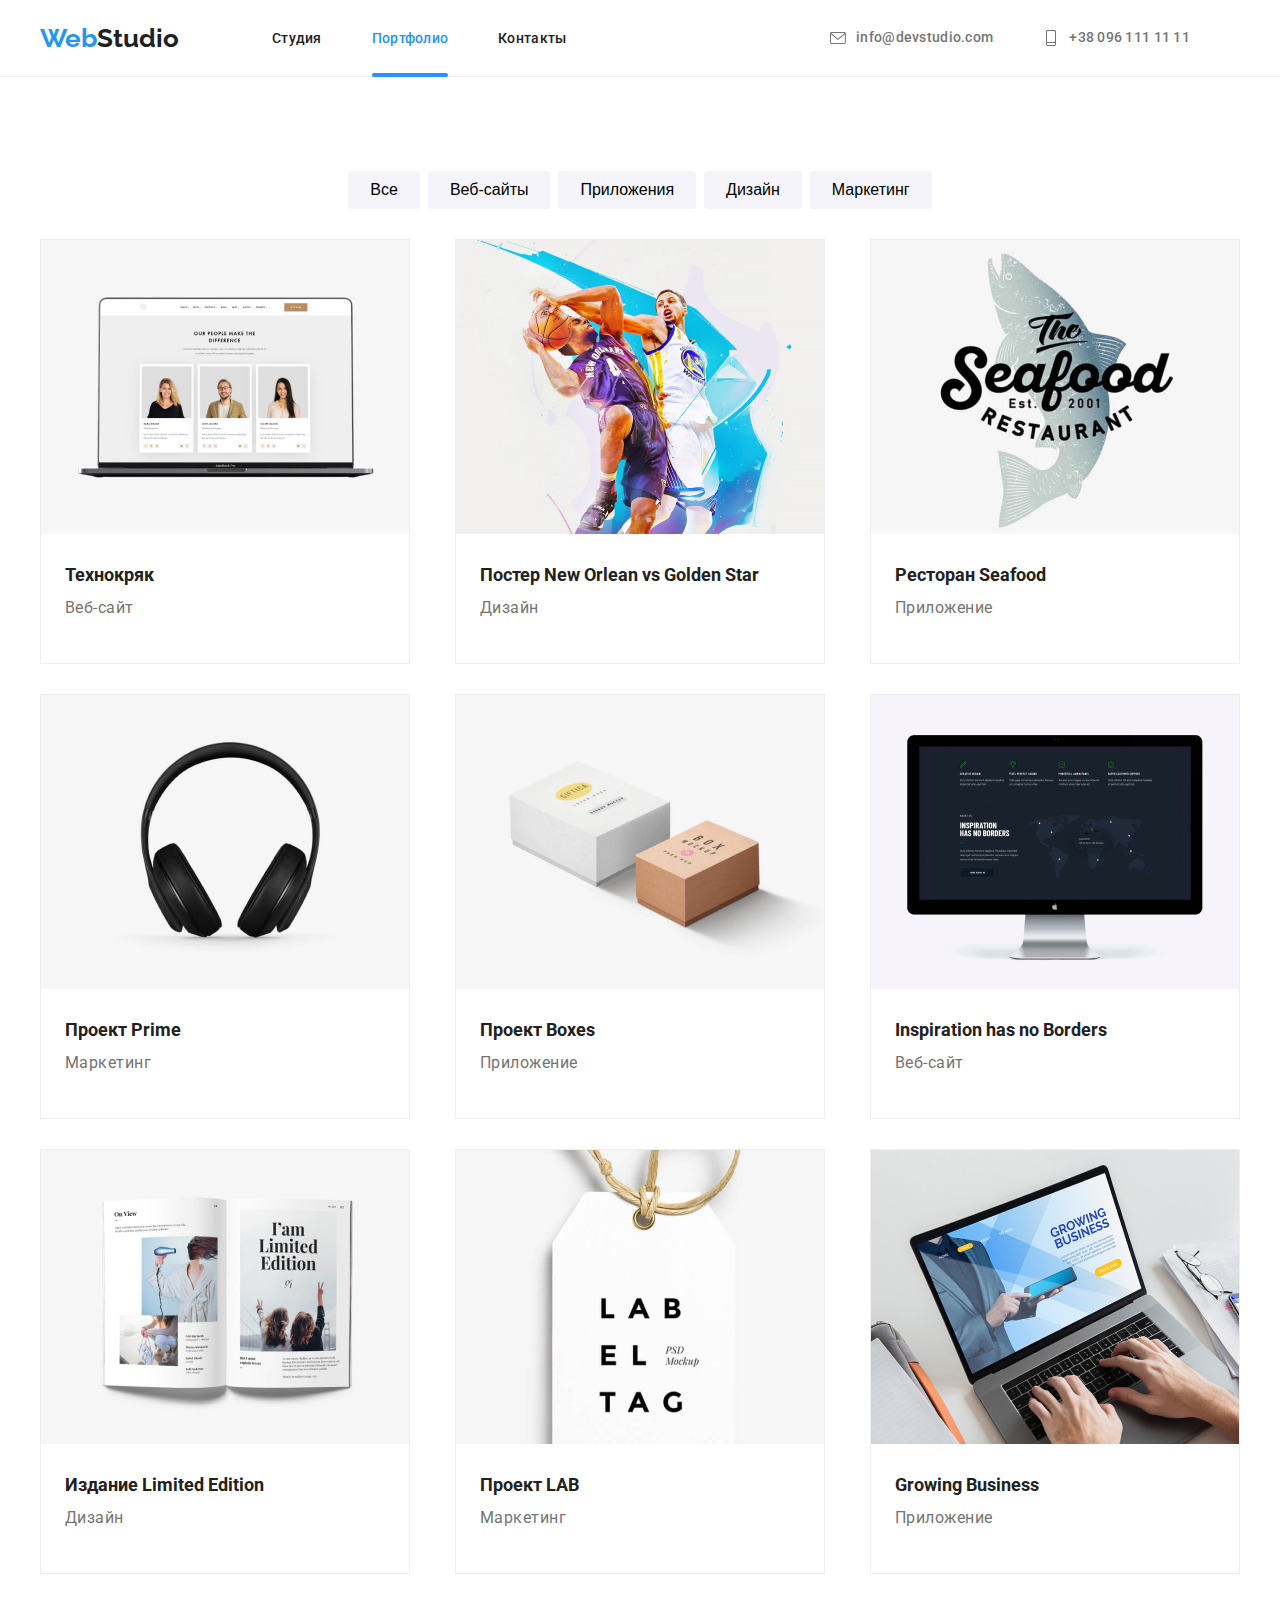
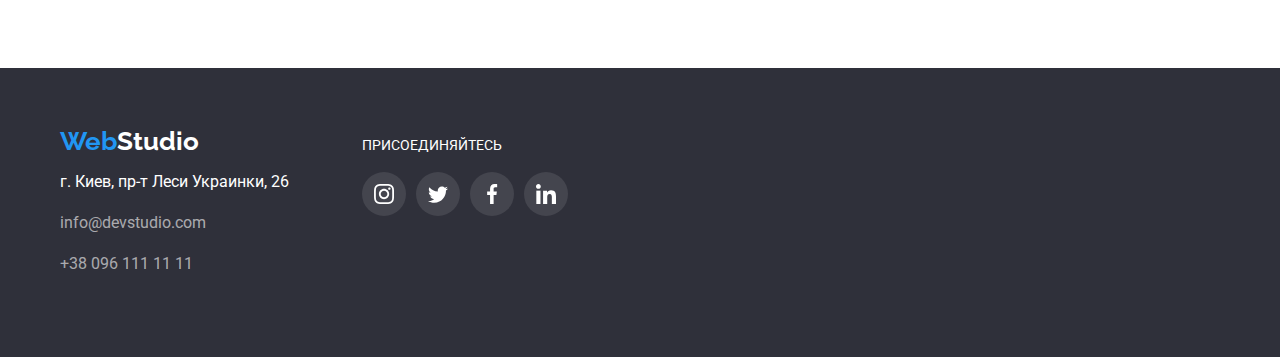
==== portfolio.html @ e2811677 "Initial commit" ====
<!DOCTYPE html>
<html lang="ru">
  <head>
    <meta charset="UTF-8" />
    <meta name="viewport" content="width=device-width, initial-scale=1.0" />
    <title>WebStudio</title>
    <link rel="stylesheet" href="./css/reset.css" />
    <link rel="stylesheet" href="./css/style.css" />
    <link
      href="https://fonts.googleapis.com/css2?family=Raleway:wght@700&display=swap"
      rel="stylesheet"
    />
    <link
      href="https://fonts.googleapis.com/css2?family=Roboto:wght@400;500;700;900&display=swap"
      rel="stylesheet"
    />
  </head>
  <body>
    <!--  HEADER -->
    <header class="header">
      <div class="container">
        <nav class="navigation">
          <a href="./index.html" class="logo"
            >Web<span class="logo-header">Studio</span></a
          >
          <ul class="navigation-menu">
            <li class="menu-item">
              <a href="./index.html" class="navigation-menu-link">Студия</a>
            </li>
            <li class="menu-item underline">
              <a href="./portfolio.html" class="navigation-menu-link active"
                >Портфолио</a
              >
            </li>
            <li class="menu-item">
              <a href="" class="navigation-menu-link">Контакты</a>
            </li>
          </ul>
        </nav>
        <div class="contacts">
          <a href="mailto:info@devstudio.com" class="contacts-link">
            <svg class="header-icon">
              <use href="./images/svg/icon/icon.svg#icon-mail"></use>
            </svg>
            info@devstudio.com</a
          >
          <a href="tel:+38 096 111 11 11" class="contacts-link">
            <svg class="header-icon">
              <use href="./images/svg/icon/icon.svg#icon-phone"></use>
            </svg>
            +38 096 111 11 11</a
          >
        </div>
      </div>
    </header>
    <main>
      <!-- Buttons -->
      <section class="project container">
        <div class="container">
          <ul class="filter-button-list">
            <li class="filter-button-item">
              <button type="button" class="filter-button">Все</button>
            </li>
            <li class="filter-button-item">
              <button type="button" class="filter-button">Веб-сайты</button>
            </li>
            <li class="filter-button-item">
              <button type="button" class="filter-button">Приложения</button>
            </li>
            <li class="filter-button-item">
              <button type="button" class="filter-button">Дизайн</button>
            </li>
            <li class="filter-button-item">
              <button type="button" class="filter-button">Маркетинг</button>
            </li>
          </ul>
        </div>
        <!-- list of cells -->
        <ul class="portfolio-list">
          <li class="portfolio-item">
            <div class="item">
              <div class="item-img">
                <img
                  src="./images/images.portfolio/img-1.jpg"
                  alt="Пример Проекта"
                  width="370"
                />
                <div class="item-img-capture">
                  <p class="item-img-capture-text">
                    Ресурс предлагает комплексные предложения с разным уровнем
                    функционала и сервисов. Все это позволит посетителю получить
                    исчерпывающие сведения о компании или частном лице.
                  </p>
                </div>
              </div>
              <div class="portfolio-unit">
                <h2 class="portfolio-name">Технокряк</h2>
                <p class="portfolio-text">Веб-сайт</p>
              </div>
            </div>
          </li>
          <li class="portfolio-item">
            <div class="item">
              <div class="item-img">
                <img
                  src="./images/images.portfolio/img-2.jpg"
                  alt="Пример Проекта 2"
                  width="370"
                />
                <div class="item-img-capture">
                  <p class="item-img-capture-text">
                    Ресурс предлагает комплексные предложения с разным уровнем
                    функционала и сервисов. Все это позволит посетителю получить
                    исчерпывающие сведения о компании или частном лице.
                  </p>
                </div>
              </div>
              <div class="portfolio-unit">
                <h2 class="portfolio-name">Постер New Orlean vs Golden Star</h2>
                <p class="portfolio-text">Дизайн</p>
              </div>
            </div>
          </li>
          <li class="portfolio-item">
            <div class="item">
              <div class="item-img">
                <img
                  src="./images/images.portfolio/img-3.jpg"
                  alt="Пример Проекта 3"
                  width="370"
                />
                <div class="item-img-capture">
                  <p class="item-img-capture-text">
                    Ресурс предлагает комплексные предложения с разным уровнем
                    функционала и сервисов. Все это позволит посетителю получить
                    исчерпывающие сведения о компании или частном лице.
                  </p>
                </div>
              </div>
              <div class="portfolio-unit">
                <h2 class="portfolio-name">Ресторан Seafood</h2>
                <p class="portfolio-text">Приложение</p>
              </div>
            </div>
          </li>
          <li class="portfolio-item">
            <div class="item">
              <div class="item-img">
                <img
                  src="./images/images.portfolio/img-4.jpg"
                  alt="Пример Проекта 4"
                  width="370"
                />
                <div class="item-img-capture">
                  <p class="item-img-capture-text">
                    Ресурс предлагает комплексные предложения с разным уровнем
                    функционала и сервисов. Все это позволит посетителю получить
                    исчерпывающие сведения о компании или частном лице.
                  </p>
                </div>
              </div>
              <div class="portfolio-unit">
                <h2 class="portfolio-name">Проект Prime</h2>
                <p class="portfolio-text">Маркетинг</p>
              </div>
            </div>
          </li>
          <li class="portfolio-item">
            <div class="item">
              <div class="item-img">
                <img
                  src="./images/images.portfolio/img-5.jpg"
                  alt="Пример Проекта 5"
                  width="370"
                />
                <div class="item-img-capture">
                  <p class="item-img-capture-text">
                    Ресурс предлагает комплексные предложения с разным уровнем
                    функционала и сервисов. Все это позволит посетителю получить
                    исчерпывающие сведения о компании или частном лице.
                  </p>
                </div>
              </div>
              <div class="portfolio-unit">
                <h2 class="portfolio-name">Проект Boxes</h2>
                <p class="portfolio-text">Приложение</p>
              </div>
            </div>
          </li>
          <li class="portfolio-item">
            <div class="item">
              <div class="item-img">
                <img
                  src="./images/images.portfolio/img-6.jpg"
                  alt="Пример Проекта 6"
                  width="370"
                />
                <div class="item-img-capture">
                  <p class="item-img-capture-text">
                    Ресурс предлагает комплексные предложения с разным уровнем
                    функционала и сервисов. Все это позволит посетителю получить
                    исчерпывающие сведения о компании или частном лице.
                  </p>
                </div>
              </div>
              <div class="portfolio-unit">
                <h2 class="portfolio-name">Inspiration has no Borders</h2>
                <p class="portfolio-text">Веб-сайт</p>
              </div>
            </div>
          </li>
          <li class="portfolio-item">
            <div class="item">
              <div class="item-img">
                <img
                  src="./images/images.portfolio/img-7.jpg"
                  alt="Пример Проекта 7"
                  width="370"
                />
                <div class="item-img-capture">
                  <p class="item-img-capture-text">
                    Ресурс предлагает комплексные предложения с разным уровнем
                    функционала и сервисов. Все это позволит посетителю получить
                    исчерпывающие сведения о компании или частном лице.
                  </p>
                </div>
              </div>
              <div class="portfolio-unit">
                <h2 class="portfolio-name">Издание Limited Edition</h2>
                <p class="portfolio-text">Дизайн</p>
              </div>
            </div>
          </li>
          <li class="portfolio-item">
            <div class="item">
              <div class="item-img">
                <img
                  src="./images/images.portfolio/img-8.jpg"
                  alt="Пример Проекта 8"
                  width="370"
                />
                <div class="item-img-capture">
                  <p class="item-img-capture-text">
                    Ресурс предлагает комплексные предложения с разным уровнем
                    функционала и сервисов. Все это позволит посетителю получить
                    исчерпывающие сведения о компании или частном лице.
                  </p>
                </div>
              </div>
              <div class="portfolio-unit">
                <h2 class="portfolio-name" 1>Проект LAB</h2>
                <p class="portfolio-text">Маркетинг</p>
              </div>
            </div>
          </li>
          <li class="portfolio-item">
            <div class="item">
              <div class="item-img">
                <img
                  src="./images/images.portfolio/img-9.jpg"
                  alt="Пример Проекта 9"
                  width="370"
                />
                <div class="item-img-capture">
                  <p class="item-img-capture-text">
                    Ресурс предлагает комплексные предложения с разным уровнем
                    функционала и сервисов. Все это позволит посетителю получить
                    исчерпывающие сведения о компании или частном лице.
                  </p>
                </div>
              </div>
              <div class="portfolio-unit">
                <h2 class="portfolio-name">Growing Business</h2>
                <p class="portfolio-text">Приложение</p>
              </div>
            </div>
          </li>
        </ul>
      </section>
    </main>
    <!-- FOOTER -->
    <footer class="footer">
      <div class="container">
        <div class="footer__insider">
          <div class="footer-addresses">
            <a href="./index.html" class="logo"
              >Web<span class="logo-footer">Studio</span></a
            >
            <address>
              <ul>
                <li>
                  <a href="" class="footer-address"
                    >г. Киев, пр-т Леси Украинки, 26</a
                  >
                  <br />
                </li>
                <li>
                  <a href="mailto:info@devstudio.com" class="footer-contacts"
                    >info@devstudio.com</a
                  >
                  <br />
                </li>
                <li>
                  <a href="tel:+38 096 111 11 11" class="footer-contacts"
                    >+38 096 111 11 11</a
                  >
                  <br />
                </li>
              </ul>
            </address>
          </div>
          <div class="footer-socials">
            <p class="footer-social-text">Присоединяйтесь</p>
            <ul class="social">
              <li class="social__item social__item--footer">
                <a class="social__link social__link--footer" href="#">
                  <svg
                    class="social__icon social__icon--footer"
                    width="20"
                    height="20"
                  >
                    <use
                      href="./images/svg/socials/socials.svg#icon-inst"
                    ></use>
                  </svg>
                </a>
              </li>
              <li class="social__item social__item--footer">
                <a class="social__link social__link--footer" href="#">
                  <svg
                    class="social__icon social__icon--footer"
                    width="20"
                    height="20"
                  >
                    <use
                      href="./images/svg/socials/socials.svg#icon-twit"
                    ></use>
                  </svg>
                </a>
              </li>
              <li class="social__item social__item--footer">
                <a class="social__link social__link--footer" href="#">
                  <svg
                    class="social__icon social__icon--footer"
                    width="20"
                    height="20"
                  >
                    <use href="./images/svg/socials/socials.svg#icon-fb"></use>
                  </svg>
                </a>
              </li>
              <li class="social__item social__item--footer">
                <a class="social__link social__link--footer" href="#">
                  <svg
                    class="social__icon social__icon--footer"
                    width="20"
                    height="20"
                  >
                    <use href="./images/svg/socials/socials.svg#icon-in"></use>
                  </svg>
                </a>
              </li>
            </ul>
          </div>
        </div>
      </div>
    </footer>
  </body>
</html>
---- css/style.css ----
/* Сохраняем палитру цветов */

:root {
  --primary-text-color: #757575;
  --title-text-color: #212121;
  --accent-color: #2196f3;
  --background-color: #2f303a;
  --background-team-color: rgba(245, 244, 250, 1);
  --primary-white-color: #ffffff;
  --contacts-text-color: rgba(117, 117, 117, 1);
  --footer-address-color: rgba(255, 255, 255, 0.6);
}

body {
  color: var(--primary-text-color);
  font-family: Roboto, sans-serif;
}

a {
  text-decoration: none;
  color: var(--title-text-color);
}

.container {
  max-width: 1200px;
  margin: 0 auto;
}

.section-name {
  font-family: "Roboto", sans-serif;
  font-weight: 700;
  font-size: 36px;
  line-height: 42px;
  text-align: center;
  letter-spacing: 0.03em;
  color: var(--title-text-color);
  margin-bottom: 50px;
}

/* HEADER */

.header {
  padding: 25px 0px;
}

.header .container {
  display: flex;
  justify-content: space-between;
  align-items: center;
}

.logo {
  font-family: "Raleway", sans-serif;
  font-weight: 700;
  font-size: 26px;
  text-decoration: none;
  margin-right: 93px;
  color: var(--accent-color);
}

.logo-header {
  color: var(--title-text-color);
}

.navigation {
  display: flex;
  align-items: center;
}

.menu-item {
  margin-right: 50px;
}

.navigation-menu {
  display: flex;
  text-decoration: none;
}

.navigation-menu-link {
  font-family: "Roboto", sans-serif;
  font-weight: 500;
  font-size: 14px;
  letter-spacing: 0.02em;
  text-decoration: none;
  color: #212121;
  transition: cubic-bezier(0.4, 0, 0.2, 1);
}

.underline {
  position: relative;
}

.underline::after {
  content: "";
  position: absolute;
  width: 100%;
  height: 4px;
  left: 0px;
  bottom: -31px;
  background: var(--accent-color);
  border-radius: 2px;
}

.navigation-menu-link:hover,
.navigation-menu-link:focus {
  color: #2196f3;
}

.contacts {
  display: flex;
}

.contacts-link {
  font-family: "Roboto", sans-serif;
  font-weight: 500;
  font-size: 14px;
  letter-spacing: 0.02em;
  text-decoration: none;
  color: #757575;
  margin-right: 50px;
  transition: cubic-bezier(0.4, 0, 0.2, 1);
  display: flex;
}

.contacts-link:hover,
.contacts-link:focus {
  color: var(--accent-color);
}

.active {
  color: var(--accent-color);
}

/* SVG */
.header-icon {
  max-height: 16px;
  max-width: 16px;
  fill: var(--primary-text-color);
  margin-right: 10px;
}

.contacts-link:hover .header-icon,
.contacts-link:focus .header-icon {
  fill: var(--accent-color);
}

/* Герой с кнопкой */
.section-hero {
  background-color: #2f303a;
  background: linear-gradient(rgba(47, 48, 58, 0.4), rgba(47, 48, 58, 0.4)),
    url(../images/bg-hero.jpg) center/cover no-repeat;
  text-align: center;
  padding: 200px 0;
}
.hero-text {
  font-family: "Roboto", sans-serif;
  font-weight: 900;
  font-size: 44px;
  line-height: 60px;
  letter-spacing: 0.06em;
  text-transform: uppercase;
  color: rgb(255, 255, 255);
  display: flex;
  max-width: 696px;
  margin: 0 auto;
  justify-content: center;
  margin-bottom: 30px;
}
.button-hero {
  font-family: "Roboto", sans-serif;
  font-weight: 700;
  font-size: 16px;
  line-height: 30px;
  background-color: #2196f3;
  color: #ffffff;
  border-radius: 4px;
  box-shadow: 0px 4px 4px rgba(0, 0, 0, 0.15);
  border: none;
  padding: 10px 32px;
}

/* MODAL */

.backdrop {
  position: fixed;
  display: flex;
  justify-content: center;
  align-items: center;
  top: 0;
  left: 0;
  width: 100%;
  height: 100%;
  background-color: rgba(0, 0, 0, 0.4);
  transition: 0.5s;
}

.modal {
  position: relative;
  width: 528px;
  height: 581px;
  padding: 40px;
  background-color: #fff;
  border-radius: 4px;
}

.modal-close {
  position: absolute;
  top: 8px;
  right: 8px;
  width: 30px;
  height: 30px;
  border: 1px solid rgba(0, 0, 0, 0.1);
  border-radius: 50%;
  cursor: pointer;
}

.modal-close::before,
.modal-close::after {
  content: "";
  position: absolute;
  top: 50%;
  left: 50%;
  width: 15px;
  height: 2px;
  background-color: #000;
  transition: 0.25s;
}

.modal-close::before {
  transform: translate(-50%, -50%) rotate(45deg);
}

.modal-close::after {
  transform: translate(-50%, -50%) rotate(-45deg);
}

.backdrop.is-hidden {
  opacity: 0;
  visibility: hidden;
  pointer-events: none;
}

/* Особенности */

.hide-text {
  display: none;
}

.features {
  padding: 94px 0px;
}

.features-list {
  display: flex;
  box-sizing: border-box;
  justify-content: space-between;
}

.features-title {
  display: flex;
  color: var(--title-text-color);
  font-weight: 700;
  margin-bottom: 10px;
  text-transform: uppercase;
}

.features-text {
  display: flex;
  font-weight: 400;
  max-width: 270px;
  line-height: 1.71;
}

.features-list-item {
  max-width: 270px;
}

/* SVG */

.features-icon {
  max-width: 70px;
  max-height: 70px;
  background-color: var(--background-team-color);
  border-radius: 4px;
  padding: 25px 100px;
  margin-bottom: 30px;
}

/* Чем мы занимаемся (3 фото) */

.section-business {
  padding-bottom: 94px;
}

.business {
  display: flex;
  justify-content: space-between;
  flex-wrap: wrap;
}

.business-img {
  position: relative;
}

.business-img-design {
  position: absolute;
  bottom: 0;
  left: 0;
  width: 100%;
  padding: 27px;
  background-color: rgba(47, 48, 58, 0.8);
  color: var(--primary-white-color);
  text-transform: uppercase;
  font-weight: 700;
  font-size: 14px;
  text-align: center;
  letter-spacing: 0.03em;
}

/* Наша Команда */
.section-team {
  background-color: var(--background-team-color);
  padding: 94px 0;
}

.our-team-list {
  display: flex;
  justify-content: space-between;
}

.our-team-item {
  background-color: var(--primary-white-color);
  box-shadow: 0px 1px 3px rgba(0, 0, 0, 0.12), 0px 1px 1px rgba(0, 0, 0, 0.14),
    0px 2px 1px rgba(0, 0, 0, 0.2);
  border-radius: 0px 0px 4px 4px;
}

.our-team-block {
  padding: 30px 32px;
  text-align: center;
}
.team-name {
  font-weight: 500;
  font-size: 16px;
  line-height: 19px;
  color: var(--title-text-color);
  margin-bottom: 10px;
}

/* SVG */

.social {
  display: flex;
  justify-content: space-between;
  margin-top: 16px;
}

.social__link {
  width: 44px;
  height: 44px;
  border-radius: 50%;
  display: flex;
  justify-content: center;
  align-items: center;
  transition: cubic-bezier(0.4, 0, 0.2, 1);
}

.social__link:hover {
  background-color: var(--accent-color);
}

.social__item:hover .social__icon {
  fill: var(--primary-white-color);
}

.social__icon {
  fill: var(--primary-text-color);
  transition: 0.4s;
}

/* Clients */

.clients {
  padding: 94px 0;
}

.clients-list {
  display: flex;
  justify-content: space-between;
}

.clients-icon {
  padding: 16px 32px;
  border: 1px solid #afb1b8;
  border-radius: 4px;
  fill: #afb1b8;
  transition: cubic-bezier(0.4, 0, 0.2, 1);
}

.clients-icon:hover {
  border-color: var(--accent-color);
  fill: var(--accent-color);
}

/* FOOTER */

.footer {
  background-color: var(--background-color);
  max-width: 1600px;
  padding: 60px;
}

.logo-footer {
  color: var(--primary-white-color);
}

.footer-address {
  display: block;
  color: var(--primary-white-color);
  margin-bottom: 9px;
  margin-top: 20px;
}

.footer-contacts {
  display: block;
  color: var(--footer-address-color);
  margin-bottom: 9px;
}

/* SVG */

.social__icon--footer {
  fill: var(--primary-white-color);
}

.footer-socials {
  max-width: 206px;
}

.footer__insider {
  display: flex;
  align-items: baseline;
}

.footer-addresses {
  margin-right: 70px;
}

.footer-social-text {
  margin-bottom: 20px;
  color: var(--primary-white-color);
  text-transform: uppercase;
  font-size: 14px;
}

.social__link--footer {
  background: rgba(255, 255, 255, 0.1);
}

.social__item--footer:not(:last-child) {
  margin-right: 10px;
}

/* PORTFOLIO!!!! */

.header {
  border-bottom: 1px solid #ececec;
}

.filter-button-list {
  display: flex;
  justify-content: center;
}

.project {
  padding: 94px 0;
}

.filter-button:hover,
.filter-button:focus {
  background-color: var(--accent-color);
  color: var(--primary-white-color);
  box-shadow: 0px 3px 1px rgba(0, 0, 0, 0.1), 0px 1px 2px rgba(0, 0, 0, 0.08),
    0px 2px 2px rgba(0, 0, 0, 0.12);
}

.filter-button {
  margin: 0 4px;
  background: var(--background-team-color);
  border-radius: 4px;
  padding: 6px 22px;
  border: none;
}

.filter-button {
  font-size: 16px;
  font-weight: 500;
  line-height: 26px;
}

/* list of cells */

.portfolio-unit {
  padding: 20px 24px;
}

.portfolio-name {
  font-weight: 700;
  font-size: 18px;
  line-height: 36px;
  letter-spacing: 0.06;
  color: var(--title-text-color);
  text-align: left;
}
.portfolio-text {
  font-size: 16px;
  line-height: 30px;
  letter-spacing: 0.03em;
  margin-bottom: 20px;
  text-align: left;
}
.portfolio-list {
  display: flex;
  justify-content: space-between;
  flex-wrap: wrap;
}
.portfolio-item {
  position: relative;
  margin-top: 30px;
  border: 1px solid rgba(238, 238, 238, 1);
  max-width: 370px;
}

.item-img {
  position: relative;
  overflow: hidden;
}

.item-img-capture {
  position: absolute;
  display: flex;
  align-items: center;
  top: 100%;
  left: 0;
  width: 100%;
  height: 100%;
  padding: 24px;
  background-color: rgba(33, 150, 243, 0.9);
  transition: 250ms;
}

.item-img-capture-text {
  font-weight: 400;
  font-size: 18px;
  letter-spacing: 0.03em;
  color: var(--primary-white-color);
}

.item:hover .item-img-capture {
  top: 0%;
}
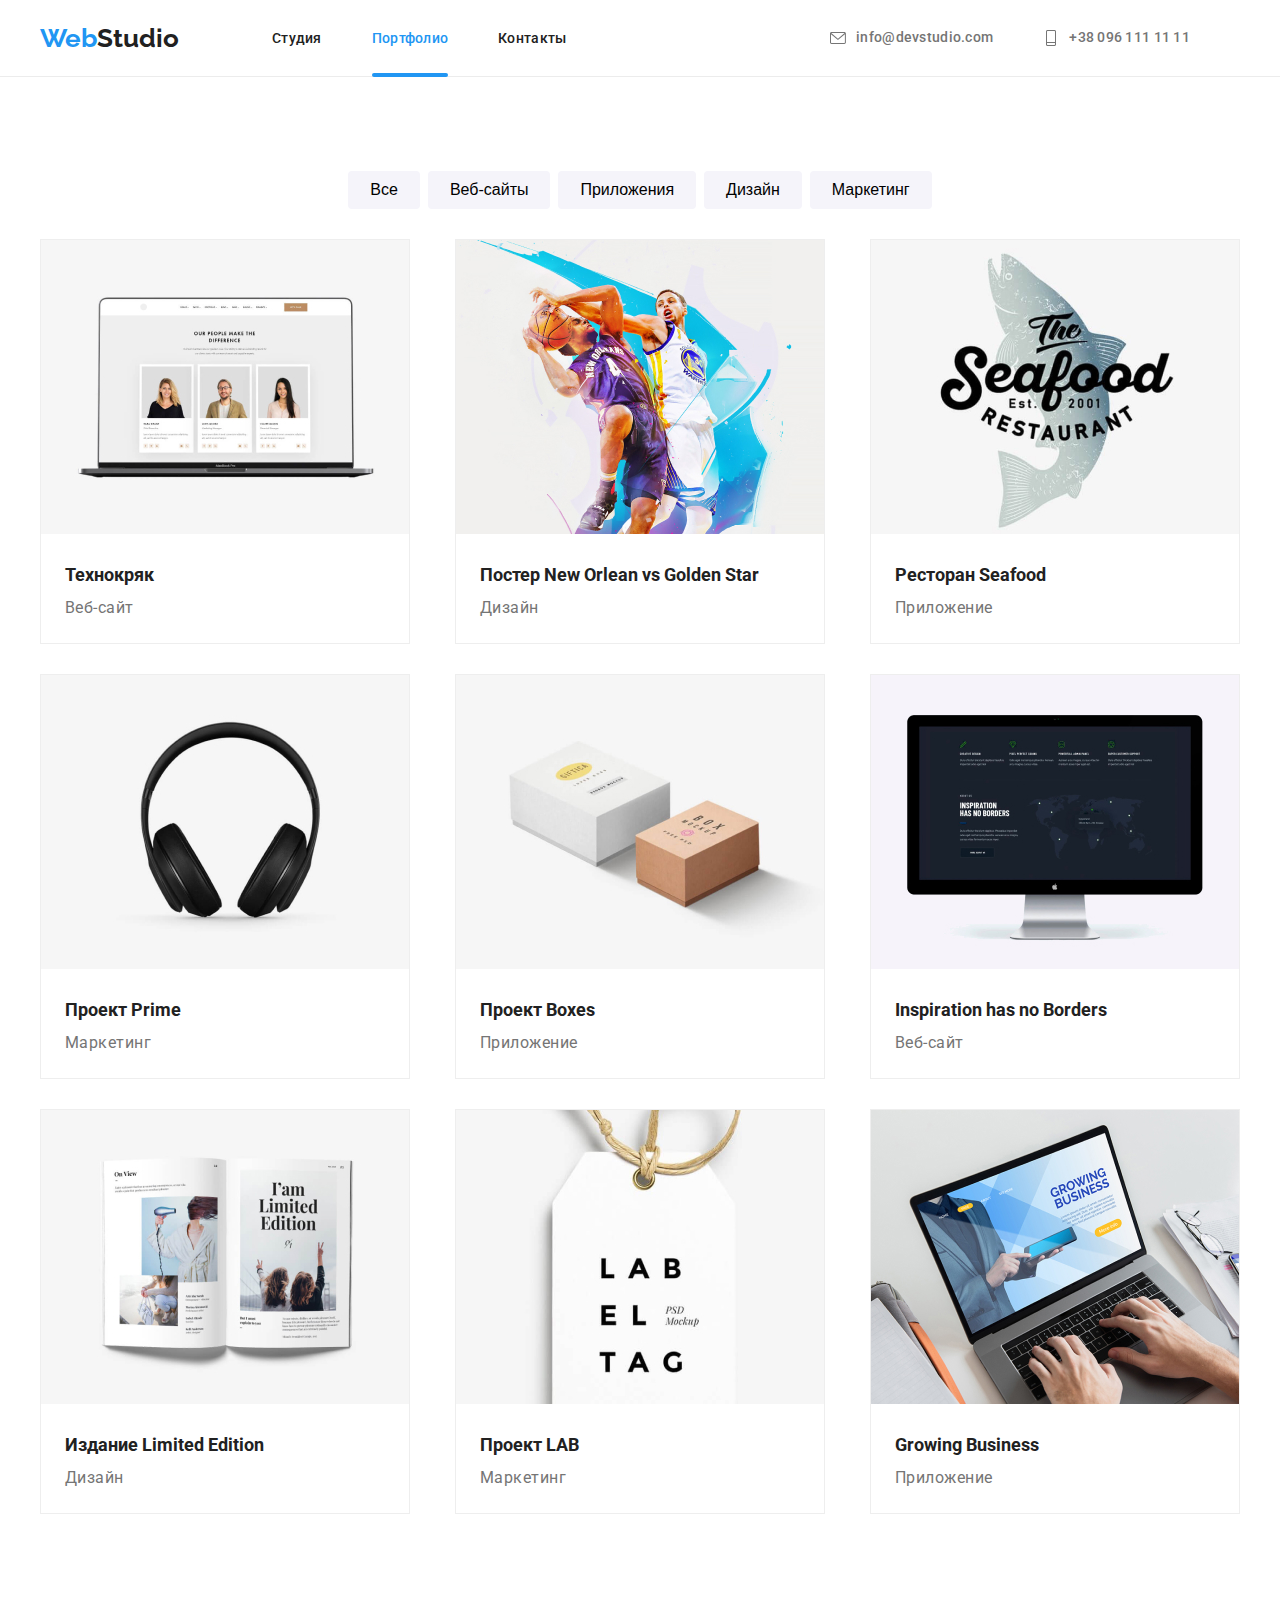
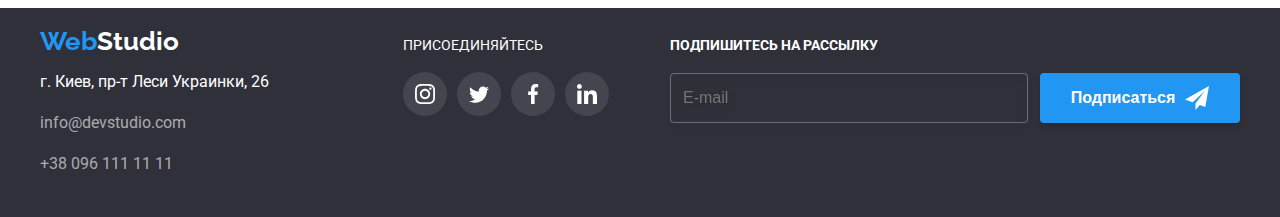
==== commit dee537c8: "finalized version" ====
--- a/portfolio.html
+++ b/portfolio.html
@@ -56,7 +56,7 @@
     <main>
       <!-- Buttons -->
       <section class="project container">
-        <div class="container">
+        <div>
           <ul class="filter-button-list">
             <li class="filter-button-item">
               <button type="button" class="filter-button">Все</button>
@@ -78,7 +78,7 @@
         <!-- list of cells -->
         <ul class="portfolio-list">
           <li class="portfolio-item">
-            <div class="item">
+            <div>
               <div class="item-img">
                 <img
                   src="./images/images.portfolio/img-1.jpg"
@@ -280,7 +280,7 @@
     </main>
     <!-- FOOTER -->
     <footer class="footer">
-      <div class="container">
+      <div class="container footer-container">
         <div class="footer__insider">
           <div class="footer-addresses">
             <a href="./index.html" class="logo"
@@ -362,6 +362,27 @@
               </li>
             </ul>
           </div>
+          <div class="sign-up-footer">
+            <h3 class="sign-up-footer-label">Подпишитесь на рассылку</h3>
+            <form class="form-footer" action="">
+              <label for="form-footer-input"></label>
+              <input
+                class="form-footer-input"
+                type="email"
+                name="email"
+                id="form-footer-input"
+                placeholder="E-mail"
+              />
+              <button class="button button__footer" type="submit">
+                Подписаться
+                <svg class="footer-btn-svg">
+                  <use
+                    href="./images/svg/footer-sub-svg/footer-sub.svg#icon-icon-send"
+                  ></use>
+                </svg>
+              </button>
+            </form>
+          </div>
         </div>
       </div>
     </footer>
--- a/css/style.css
+++ b/css/style.css
@@ -83,7 +83,7 @@
   letter-spacing: 0.02em;
   text-decoration: none;
   color: #212121;
-  transition: cubic-bezier(0.4, 0, 0.2, 1);
+  transition: 250ms cubic-bezier(0.4, 0, 0.2, 1);
 }
 
 .underline {
@@ -118,7 +118,7 @@
   text-decoration: none;
   color: #757575;
   margin-right: 50px;
-  transition: cubic-bezier(0.4, 0, 0.2, 1);
+  transition: 250ms cubic-bezier(0.4, 0, 0.2, 1);
   display: flex;
 }
 
@@ -137,6 +137,7 @@
   max-width: 16px;
   fill: var(--primary-text-color);
   margin-right: 10px;
+  transition: 250ms cubic-bezier(0.4, 0, 0.2, 1);
 }
 
 .contacts-link:hover .header-icon,
@@ -166,8 +167,7 @@
   justify-content: center;
   margin-bottom: 30px;
 }
-.button-hero {
-  font-family: "Roboto", sans-serif;
+.button {
   font-weight: 700;
   font-size: 16px;
   line-height: 30px;
@@ -176,7 +176,15 @@
   border-radius: 4px;
   box-shadow: 0px 4px 4px rgba(0, 0, 0, 0.15);
   border: none;
-  padding: 10px 32px;
+  padding: 10px;
+  width: 200px;
+  display: flex;
+  align-items: center;
+  justify-content: center;
+}
+
+.button__hero {
+  display: inline-block;
 }
 
 /* MODAL */
@@ -191,13 +199,13 @@
   width: 100%;
   height: 100%;
   background-color: rgba(0, 0, 0, 0.4);
-  transition: 0.5s;
+  transition: 250ms cubic-bezier(0.4, 0, 0.2, 1);
+  z-index: 100;
 }
 
 .modal {
   position: relative;
   width: 528px;
-  height: 581px;
   padding: 40px;
   background-color: #fff;
   border-radius: 4px;
@@ -223,7 +231,7 @@
   width: 15px;
   height: 2px;
   background-color: #000;
-  transition: 0.25s;
+  transition: 250ms cubic-bezier(0.4, 0, 0.2, 1);
 }
 
 .modal-close::before {
@@ -232,6 +240,11 @@
 
 .modal-close::after {
   transform: translate(-50%, -50%) rotate(-45deg);
+}
+
+.modal-close:hover::before,
+.modal-close:hover::after {
+  background-color: var(--accent-color);
 }
 
 .backdrop.is-hidden {
@@ -240,13 +253,148 @@
   pointer-events: none;
 }
 
+/* ------FORM----- */
+
+.form {
+  display: flex;
+  flex-direction: column;
+  text-align: initial;
+}
+
+.form-input {
+  position: relative;
+  margin-bottom: 10px;
+  outline: none;
+}
+
+.form-input-svg {
+  height: 15px;
+  width: 15px;
+  fill: black;
+  position: absolute;
+  top: 14px;
+  left: 15px;
+  transition: 250ms cubic-bezier(0.4, 0, 0.2, 1);
+}
+
+
+.contact-us-text {
+  text-align: center;
+  font-weight: 700;
+  font-size: 20px;
+  line-height: 23px;
+  color: var(--title-text-color);
+  margin-bottom: 12px;
+}
+
+.form-label {
+  margin-bottom: 4px;
+  font-weight: 400;
+  font-size: 12px;
+  line-height: 14px;
+  margin-bottom: 4px;
+}
+
+.form-input:focus-within .form-input-svg {
+  fill: var(--accent-color);
+}
+
+.contact-us-input {
+border: 1px solid rgba(33, 33, 33, 0.2);
+box-sizing: border-box;
+border-radius: 4px;
+height: 40px;
+width: 100%;
+padding: 12px 12px 12px 42px;
+outline: none;
+transition: 250ms cubic-bezier(0.4, 0, 0.2, 1);
+}
+
+.contact-us-input:focus {
+  border-color: var(--accent-color);
+}
+
+.contact-us-textarea {
+  font-family: 'Roboto' sans-serif;
+  font-weight: 400;
+  border: 1px solid rgba(33, 33, 33, 0.2);
+  box-sizing: border-box;
+  border-radius: 4px;
+  resize: none;
+  height: 120px;
+  width: 100%;
+  padding: 12px 16px;
+  outline: none;
+  transition: 250ms cubic-bezier(0.4, 0, 0.2, 1);
+  margin-bottom: 20px;
+}
+
+.contact-us-textarea:focus {
+  border-color: var(--accent-color);
+}
+
+.contact-us-checkbox-label {
+  position: relative;
+  font-family: Roboto, sans-serif;
+  font-size: 14px;
+  padding-left: 24px;
+  user-select: none;
+  color: gray;
+  margin: 0 auto 30px;
+}
+
+.contact-us-checkbox-checkmark {
+  position: absolute;
+  top: 0;
+  left: 0;
+  width: 16px;
+  height: 16px;
+  border: 2px solid var(--title-text-color);
+  border-radius: 3px;
+}
+
+.contact-us-checkbox-icon {
+  position: absolute;
+  width: 11px;
+  height: 8px;
+  top: 2px;
+  left: 0px;
+  fill: transparent;
+}
+
+.contact-us-checkbox-item:checked~.contact-us-checkbox-checkmark {
+  background-color: var(--accent-color);
+  border: 2px solid var(--accent-color);
+}
+
+.contact-us-checkbox-item:checked~.contact-us-checkbox-checkmark>.contact-us-checkbox-icon {
+  fill: var(--primary-white-color);
+
+}
+
+.contact-us-checkbox-item {
+  position: absolute;
+  width: 0;
+  height: 0;
+  z-index: -1;
+}
+
+.contact-us-checkbox-link {
+  color: var(--accent-color);
+  text-decoration: underline; 
+}
+
+.form__button {
+  align-self: center;
+}
+
 /* Особенности */
 
 .hide-text {
   display: none;
 }
 
-.features {
+.section-features {
   padding: 94px 0px;
 }
 
@@ -300,6 +448,7 @@
 
 .business-img {
   position: relative;
+  height: 294px;
 }
 
 .business-img-design {
@@ -355,6 +504,10 @@
   margin-top: 16px;
 }
 
+.social__item {
+  transition: 250ms cubic-bezier(0.4, 0, 0.2, 1);
+}
+
 .social__link {
   width: 44px;
   height: 44px;
@@ -362,7 +515,7 @@
   display: flex;
   justify-content: center;
   align-items: center;
-  transition: cubic-bezier(0.4, 0, 0.2, 1);
+  transition: 250ms cubic-bezier(0.4, 0, 0.2, 1);
 }
 
 .social__link:hover {
@@ -407,7 +560,7 @@
 .footer {
   background-color: var(--background-color);
   max-width: 1600px;
-  padding: 60px;
+  padding: 20px;
 }
 
 .logo-footer {
@@ -440,6 +593,7 @@
 .footer__insider {
   display: flex;
   align-items: baseline;
+  justify-content: space-between;
 }
 
 .footer-addresses {
@@ -459,6 +613,58 @@
 
 .social__item--footer:not(:last-child) {
   margin-right: 10px;
+}
+
+/* FORM footer */
+
+.sign-up-footer {
+  max-width: 570px;
+}
+
+.form-footer {
+  display: flex;
+}
+
+.sign-up-footer-label{
+  font-weight: 700;
+  font-size: 14px;
+  line-height: 16px;
+  text-transform: uppercase;
+  color: var(--primary-white-color);
+  margin-bottom: 20px;
+}
+
+.form-footer-input {
+  font-size: 16px;
+  width: 358px;
+  height: 50px;
+  padding: 12px;
+  background-color: transparent;
+  border: 1px solid rgba(255, 255, 255, 0.3);
+  box-sizing: border-box;
+  filter: drop-shadow(0px 4px 4px rgba(0, 0, 0, 0.15));
+  border-radius: 4px;
+}
+
+.button__footer {
+  font-weight: 700;
+  font-size: 16px;
+  text-align: left;
+  padding: 10px 28px;
+  width: 200px;
+  height: 50px;
+  color: var(--primary-white-color);
+  background-color: var(--accent-color);
+  border: none;
+  border-radius: 4px;
+  margin-left: 12px;
+}
+
+.footer-btn-svg {
+  width: 24px;
+  height: 24px;
+  padding-left: 10px;
+  fill: var(--primary-white-color);
 }
 
 /* PORTFOLIO!!!! */
@@ -516,7 +722,6 @@
   font-size: 16px;
   line-height: 30px;
   letter-spacing: 0.03em;
-  margin-bottom: 20px;
   text-align: left;
 }
 .portfolio-list {
@@ -553,6 +758,7 @@
   font-weight: 400;
   font-size: 18px;
   letter-spacing: 0.03em;
+  line-height: 28px;
   color: var(--primary-white-color);
 }
 
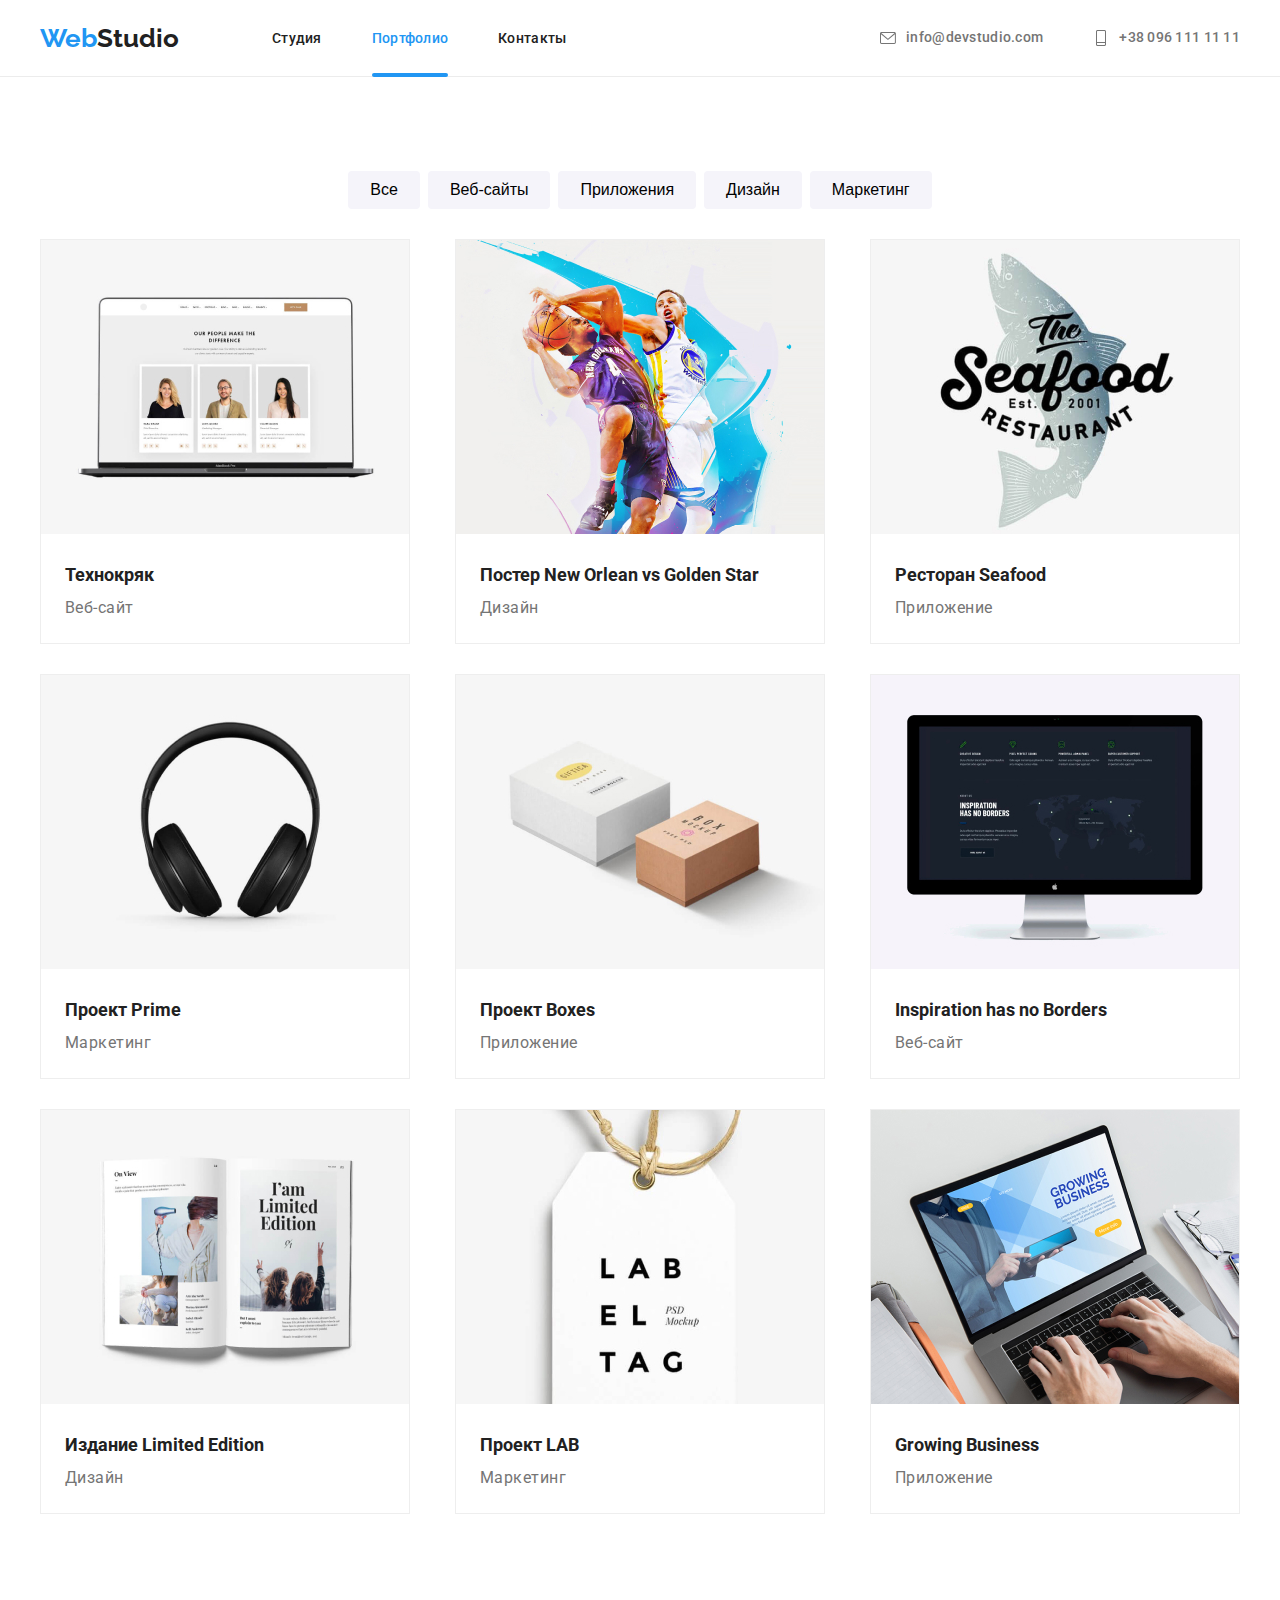
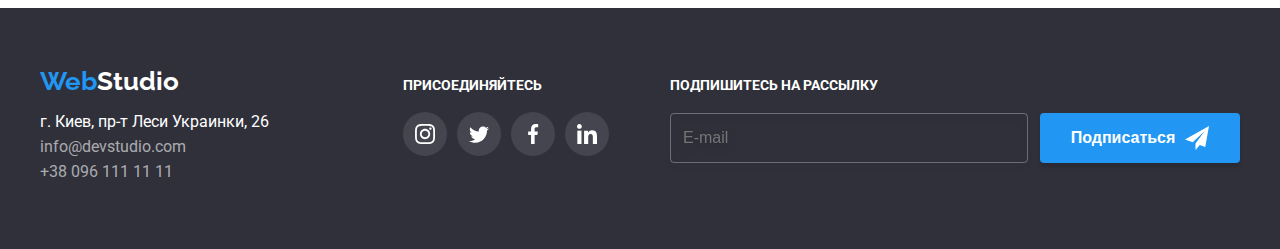
==== commit 5d4149a5: "updated due to the comments" ====
--- a/portfolio.html
+++ b/portfolio.html
@@ -78,7 +78,7 @@
         <!-- list of cells -->
         <ul class="portfolio-list">
           <li class="portfolio-item">
-            <div>
+            <div class="item">
               <div class="item-img">
                 <img
                   src="./images/images.portfolio/img-1.jpg"
@@ -292,19 +292,16 @@
                   <a href="" class="footer-address"
                     >г. Киев, пр-т Леси Украинки, 26</a
                   >
-                  <br />
                 </li>
                 <li>
                   <a href="mailto:info@devstudio.com" class="footer-contacts"
                     >info@devstudio.com</a
                   >
-                  <br />
                 </li>
                 <li>
                   <a href="tel:+38 096 111 11 11" class="footer-contacts"
                     >+38 096 111 11 11</a
                   >
-                  <br />
                 </li>
               </ul>
             </address>
--- a/css/style.css
+++ b/css/style.css
@@ -117,7 +117,7 @@
   letter-spacing: 0.02em;
   text-decoration: none;
   color: #757575;
-  margin-right: 50px;
+  margin-left: 50px;
   transition: 250ms cubic-bezier(0.4, 0, 0.2, 1);
   display: flex;
 }
@@ -528,7 +528,7 @@
 
 .social__icon {
   fill: var(--primary-text-color);
-  transition: 0.4s;
+  transition: 250ms cubic-bezier(0.4, 0, 0.2, 1);
 }
 
 /* Clients */
@@ -547,7 +547,7 @@
   border: 1px solid #afb1b8;
   border-radius: 4px;
   fill: #afb1b8;
-  transition: cubic-bezier(0.4, 0, 0.2, 1);
+  transition: 250ms cubic-bezier(0.4, 0, 0.2, 1);
 }
 
 .clients-icon:hover {
@@ -560,7 +560,7 @@
 .footer {
   background-color: var(--background-color);
   max-width: 1600px;
-  padding: 20px;
+  padding: 60px 20px;
 }
 
 .logo-footer {
@@ -602,6 +602,7 @@
 
 .footer-social-text {
   margin-bottom: 20px;
+  font-weight: 700;
   color: var(--primary-white-color);
   text-transform: uppercase;
   font-size: 14px;
@@ -639,6 +640,7 @@
   width: 358px;
   height: 50px;
   padding: 12px;
+  color: var(--primary-text-color);
   background-color: transparent;
   border: 1px solid rgba(255, 255, 255, 0.3);
   box-sizing: border-box;
